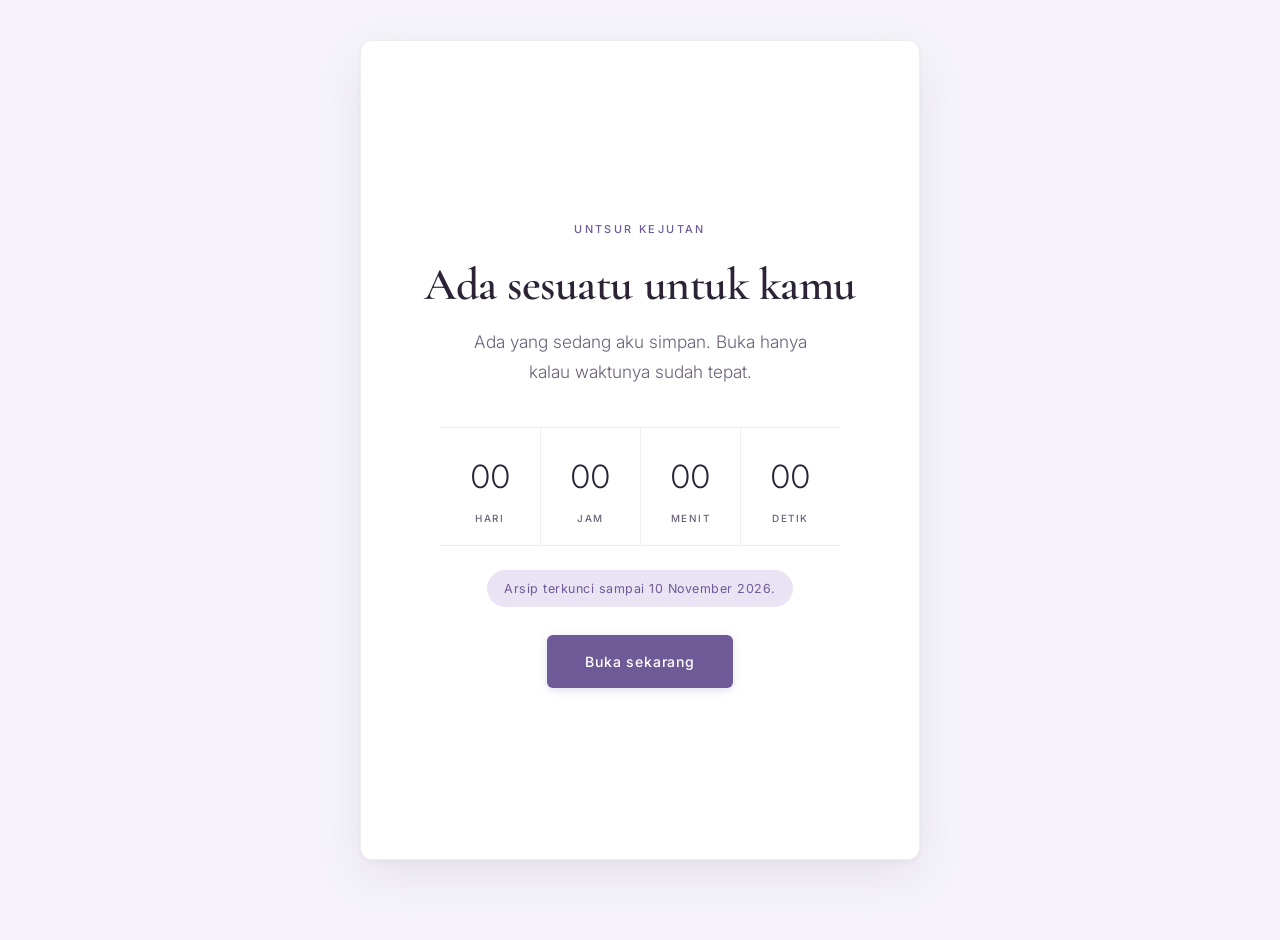
==== index.html @ ff5b9698 "first commit" ====
<!DOCTYPE html>
<html lang="id">
<head>
    <meta charset="UTF-8">
    <meta name="viewport" content="width=device-width, initial-scale=1.0">
    <title>Arsip Rahasia — Mesha</title>
    <link rel="stylesheet" href="css/style.css">
    <!-- defer: kunci.js mengurus hitung mundur dan tombol setelah DOM siap -->
    <script src="js/kunci.js" defer></script>
</head>
<body class="masuk">
    <main class="halaman-index">
        <header class="pembuka">
            <!-- GANTI: kalimat pembuka -->
            <h1 class="judul">Ada sesuatu untuk kamu</h1>
            <p class="pengantar">Ada yang sedang aku simpan. Buka hanya kalau waktunya sudah tepat.</p>
        </header>

        <!-- Hitung mundur real time menuju 10 November 2026, diperbarui tiap detik -->
        <section class="hitung-mundur" id="hitung-mundur" aria-label="Hitung mundur menuju waktu buka">
            <div class="kotak">
                <span class="angka" id="hari">00</span>
                <span class="label">Hari</span>
            </div>
            <div class="kotak">
                <span class="angka" id="jam">00</span>
                <span class="label">Jam</span>
            </div>
            <div class="kotak">
                <span class="angka" id="menit">00</span>
                <span class="label">Menit</span>
            </div>
            <div class="kotak">
                <span class="angka" id="detik">00</span>
                <span class="label">Detik</span>
            </div>
        </section>

        <p class="pemberitahuan">Arsip terkunci sampai 10 November 2026.</p>

        <!-- Tombol: terkunci sampai waktunya; JS yang menentukan statusnya -->
        <a href="kejutan.html" class="btn" id="tombol-buka" aria-disabled="true">Buka kejutan</a>
    </main>

    <!-- Toast peringatan buatan sendiri (bukan alert bawaan browser) -->
    <p class="toast" id="toast" role="status" aria-live="polite">
        Eits, belum boleh dibuka. Tunggu tanggal 10 November.
    </p>
</body>
</html>
---- css/style.css ----
/* =========================================================
   style.css — gaya global + halaman index
   Gaya: editorial elegan — latar off-white keunguan, tipografi
   serif + sans, aksen lavender tenang, banyak ruang kosong.
   Mobile-first, diperbarui untuk layar lebar di bawah
   ========================================================= */

/* Satu-satunya library eksternal: Google Fonts */
@import url('https://fonts.googleapis.com/css2?family=Cormorant+Garamond:ital,wght@0,500;0,600;1,500&family=Inter:wght@300;400;500&display=swap');

/* Palet: off-white keunguan + lavender muted + plum gelap */
:root {
    --latar: #F6F4FA;
    --permukaan: #FFFFFF;
    --ungu-lembut: #E9E3F4;
    --ungu: #B9A7D8;
    --ungu-tua: #6E5A96;
    --tinta: #2C2436;
    --tinta-redup: #6B6178;
    --garis: rgba(44, 36, 54, 0.08);
    --bayang: 0 1px 2px rgba(44, 36, 54, 0.04), 0 8px 28px rgba(110, 90, 150, 0.08);
    --bayang-besar: 0 2px 4px rgba(44, 36, 54, 0.04), 0 16px 48px rgba(110, 90, 150, 0.12);
}

/* Reset dasar */
*,
*::before,
*::after {
    box-sizing: border-box;
    margin: 0;
    padding: 0;
}

body {
    font-family: 'Inter', sans-serif;
    font-weight: 400;
    color: var(--tinta);
    background-color: var(--latar);
    min-height: 100vh;
    line-height: 1.7;
    overflow-x: hidden;
    -webkit-font-smoothing: antialiased;
}

h1, h2, h3 {
    font-family: 'Cormorant Garamond', serif;
    font-weight: 600;
    line-height: 1.2;
    letter-spacing: -0.01em;
    color: var(--tinta);
}

img {
    max-width: 100%;
    display: block;
}

/* Animasi masuk halaman (fade-in halus) */
@keyframes fadeDariAtas {
    from { opacity: 0; transform: translateY(12px); }
    to { opacity: 1; transform: translateY(0); }
}

.masuk {
    animation: fadeDariAtas 0.7s ease-out both;
}

/* =========================================================
   HALAMAN INDEX — kartu putih bersih di tengah latar ungu pucat
   ========================================================= */

.halaman-index {
    position: relative;
    min-height: calc(100vh - 2.4rem);
    display: flex;
    flex-direction: column;
    justify-content: center;
    align-items: center;
    text-align: center;
    padding: 3.5rem 1.75rem 3rem;
    max-width: 560px;
    margin: 1.2rem auto;
    background-color: var(--permukaan);
    border: 1px solid var(--garis);
    border-radius: 12px;
    box-shadow: var(--bayang-besar);
    z-index: 2;
}

/* Label kecil di atas judul — gaya editorial */
.halaman-index .pembuka::before {
    content: 'UNTSUR KEJUTAN';
    display: block;
    font-family: 'Inter', sans-serif;
    font-size: 0.68rem;
    font-weight: 500;
    letter-spacing: 0.22em;
    text-transform: uppercase;
    color: var(--ungu-tua);
    margin-bottom: 1.25rem;
}

.halaman-index .pembuka .judul {
    font-size: clamp(2rem, 7vw, 2.85rem);
    font-weight: 600;
    margin-bottom: 0.85rem;
}

/* Pengantar: pendek, tenang, kolom sempit */
.pengantar {
    font-family: 'Inter', sans-serif;
    font-weight: 300;
    color: var(--tinta-redup);
    font-size: 1.02rem;
    line-height: 1.75;
    max-width: 34ch;
    margin: 0 auto;
}

/* Hitung mundur — empat angka editorial, garis tipis */
.hitung-mundur {
    display: grid;
    grid-template-columns: repeat(4, 1fr);
    gap: 0;
    width: 100%;
    max-width: 400px;
    margin: 2.5rem 0 1.5rem;
    border-top: 1px solid var(--garis);
    border-bottom: 1px solid var(--garis);
}

.kotak {
    padding: 1.15rem 0.3rem 1rem;
    position: relative;
}

.kotak + .kotak {
    border-left: 1px solid var(--garis);
}

.angka {
    display: block;
    font-family: 'Inter', sans-serif;
    font-size: clamp(1.55rem, 6.5vw, 2rem);
    font-weight: 300;
    font-variant-numeric: tabular-nums;
    color: var(--tinta);
    letter-spacing: -0.02em;
}

.label {
    display: block;
    font-family: 'Inter', sans-serif;
    font-size: 0.62rem;
    font-weight: 500;
    letter-spacing: 0.16em;
    text-transform: uppercase;
    color: var(--tinta-redup);
    margin-top: 0.35rem;
}

/* Stempel jadwal — kapsul tipis */
.pemberitahuan {
    font-family: 'Inter', sans-serif;
    font-size: 0.78rem;
    font-weight: 400;
    letter-spacing: 0.04em;
    color: var(--ungu-tua);
    background: var(--ungu-lembut);
    padding: 0.5rem 1.1rem;
    border-radius: 999px;
}

/* Tombol utama — solid lavender, tanpa dekorasi karcis */
.btn {
    display: inline-block;
    margin-top: 1.75rem;
    padding: 0.9rem 2.4rem;
    font-family: 'Inter', sans-serif;
    font-size: 0.88rem;
    font-weight: 500;
    letter-spacing: 0.06em;
    text-decoration: none;
    color: var(--permukaan);
    background: var(--ungu-tua);
    border: none;
    border-radius: 6px;
    cursor: pointer;
    box-shadow: 0 2px 8px rgba(110, 90, 150, 0.22);
    transition: background 0.25s ease, transform 0.25s ease, box-shadow 0.25s ease;
}

.btn:hover,
.btn:focus {
    background: #5C4A82;
    transform: translateY(-2px);
    box-shadow: 0 6px 20px rgba(110, 90, 150, 0.28);
    outline: none;
}

/* Status aktif: waktu sudah tiba */
.btn.aktif {
    background: var(--ungu-tua);
    color: var(--permukaan);
    animation: denyut 2.4s ease-in-out infinite;
}

@keyframes denyut {
    0%, 100% { box-shadow: 0 2px 8px rgba(110, 90, 150, 0.22); }
    50% { box-shadow: 0 2px 8px rgba(110, 90, 150, 0.22), 0 0 0 6px rgba(185, 167, 216, 0.35); }
}

/* Goyang kecil saat tombol diklik sebelum waktunya */
.btn.goyang {
    animation: goyang 0.45s ease-in-out 2;
}

@keyframes goyang {
    0%, 100% { transform: translateX(0); }
    25% { transform: translateX(-6px); }
    75% { transform: translateX(6px); }
}

/* Toast — pita ungu lembut di bawah layar */
.toast {
    position: fixed;
    left: 50%;
    bottom: 1.5rem;
    transform: translateX(-50%);
    max-width: 90vw;
    padding: 0.85rem 1.5rem;
    background: var(--tinta);
    color: var(--latar);
    font-family: 'Inter', sans-serif;
    font-size: 0.88rem;
    font-weight: 400;
    line-height: 1.5;
    text-align: center;
    border-radius: 8px;
    box-shadow: var(--bayang-besar);
    opacity: 0;
    visibility: hidden;
    translate: 0 12px;
    transition: opacity 0.3s ease, translate 0.3s ease, visibility 0.3s;
    z-index: 50;
}

.toast.tampil {
    opacity: 1;
    visibility: visible;
    translate: 0 0;
}

/* =========================================================
   DESKTOP
   ========================================================= */
@media (min-width: 768px) {
    .pengantar {
        font-size: 1.08rem;
    }

    .halaman-index {
        margin: 2.5rem auto;
        min-height: calc(100vh - 5rem);
        padding: 4.25rem 3.5rem 3.75rem;
    }

    .kotak {
        padding: 1.35rem 0.4rem 1.15rem;
    }
}
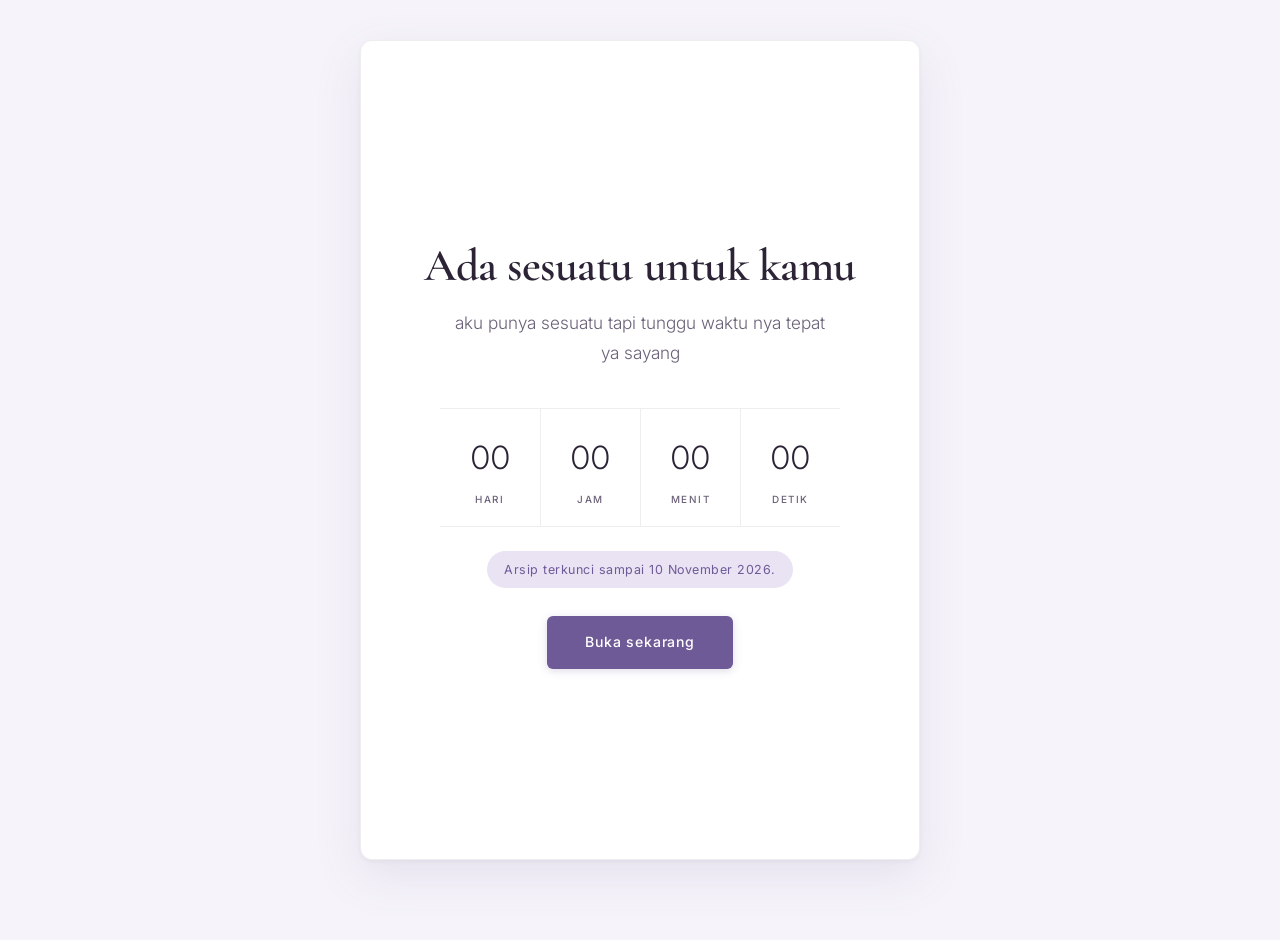
==== commit b4555737: "Perbaiki minor: race PIN, listener musik, focus ring, teks pengantar & README" ====
--- a/index.html
+++ b/index.html
@@ -13,7 +13,7 @@
         <header class="pembuka">
             <!-- GANTI: kalimat pembuka -->
             <h1 class="judul">Ada sesuatu untuk kamu</h1>
-            <p class="pengantar">Ada yang sedang aku simpan. Buka hanya kalau waktunya sudah tepat.</p>
+            <p class="pengantar">aku punya sesuatu tapi tunggu waktu nya tepat ya sayang</p>
         </header>
 
         <!-- Hitung mundur real time menuju 10 November 2026, diperbarui tiap detik -->
--- a/css/style.css
+++ b/css/style.css
@@ -87,19 +87,6 @@
     z-index: 2;
 }
 
-/* Label kecil di atas judul — gaya editorial */
-.halaman-index .pembuka::before {
-    content: 'UNTSUR KEJUTAN';
-    display: block;
-    font-family: 'Inter', sans-serif;
-    font-size: 0.68rem;
-    font-weight: 500;
-    letter-spacing: 0.22em;
-    text-transform: uppercase;
-    color: var(--ungu-tua);
-    margin-bottom: 1.25rem;
-}
-
 .halaman-index .pembuka .judul {
     font-size: clamp(2rem, 7vw, 2.85rem);
     font-weight: 600;
@@ -195,7 +182,13 @@
     background: #5C4A82;
     transform: translateY(-2px);
     box-shadow: 0 6px 20px rgba(110, 90, 150, 0.28);
-    outline: none;
+}
+
+/* Indikator keyboard tetap ada; hanya fokus mouse yang tanpa outline */
+.btn:focus { outline: none; }
+.btn:focus-visible {
+    outline: 2px solid var(--ungu-tua);
+    outline-offset: 3px;
 }
 
 /* Status aktif: waktu sudah tiba */
